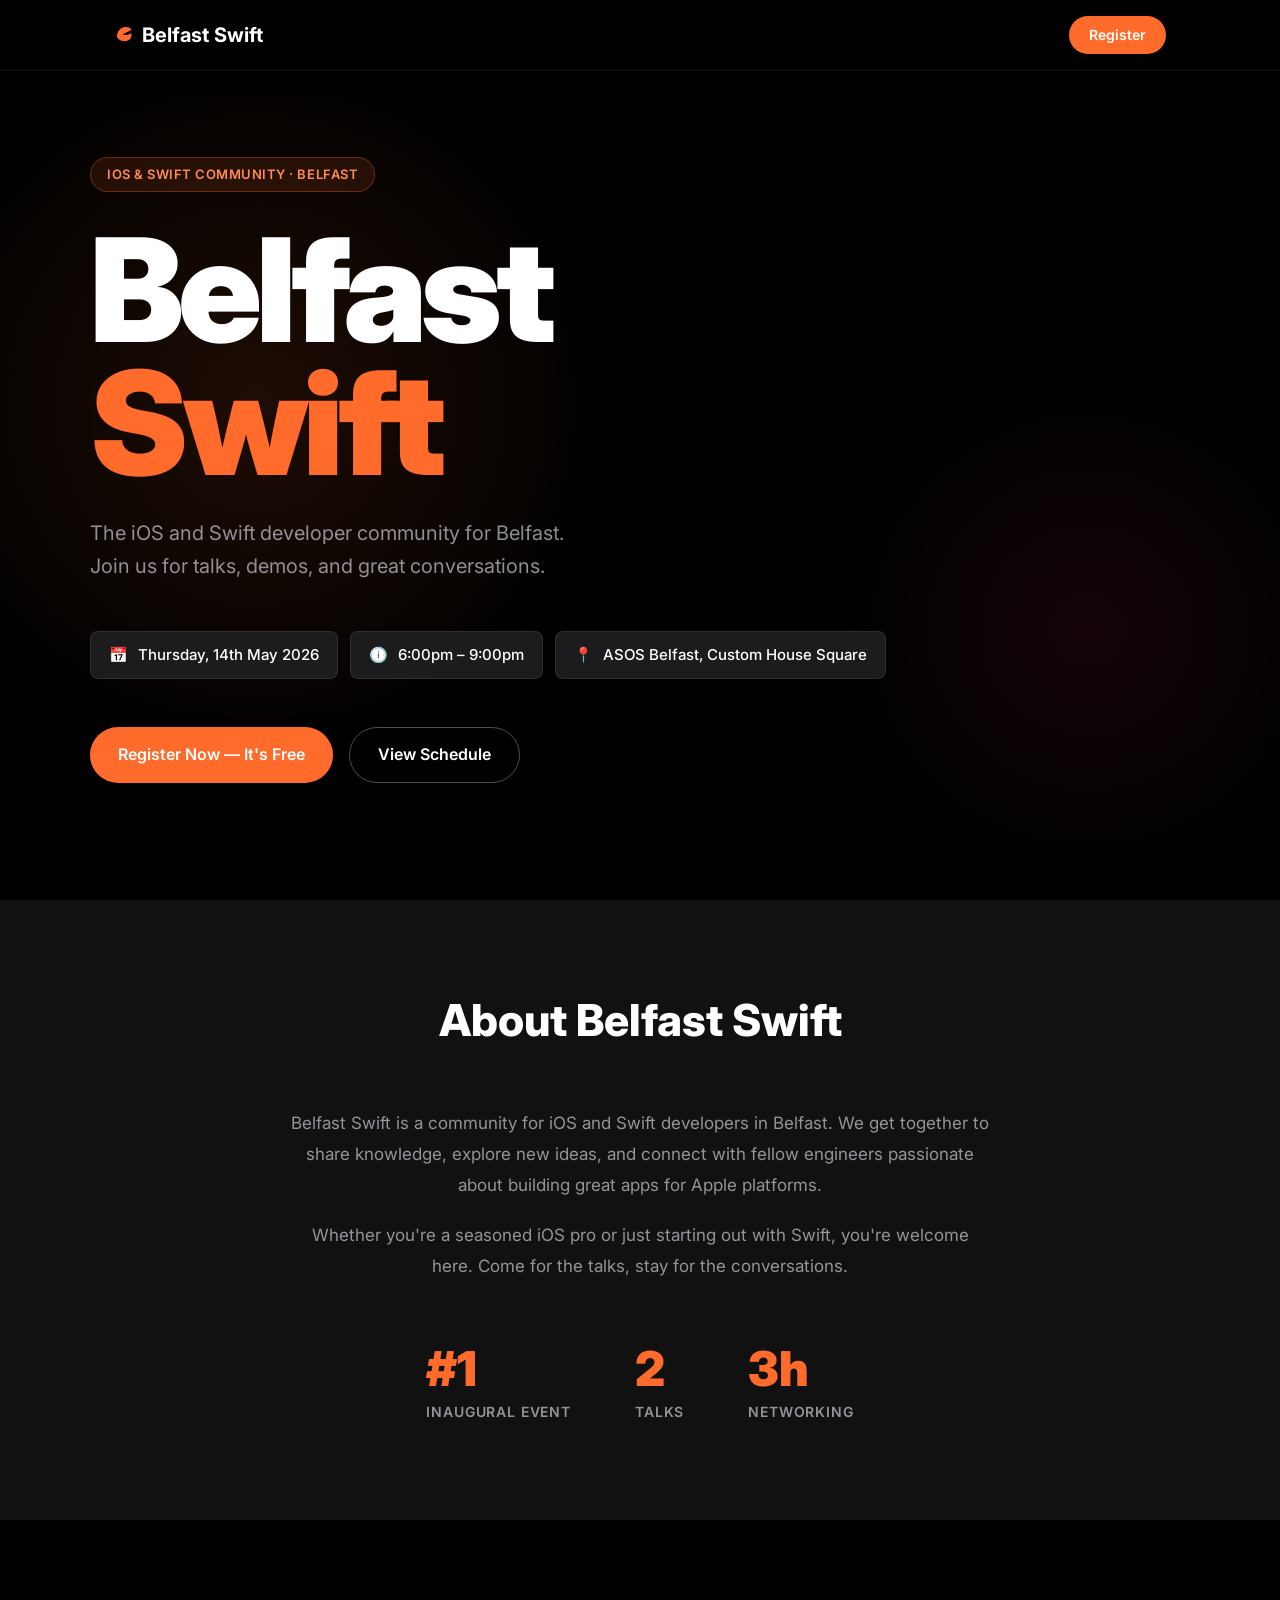
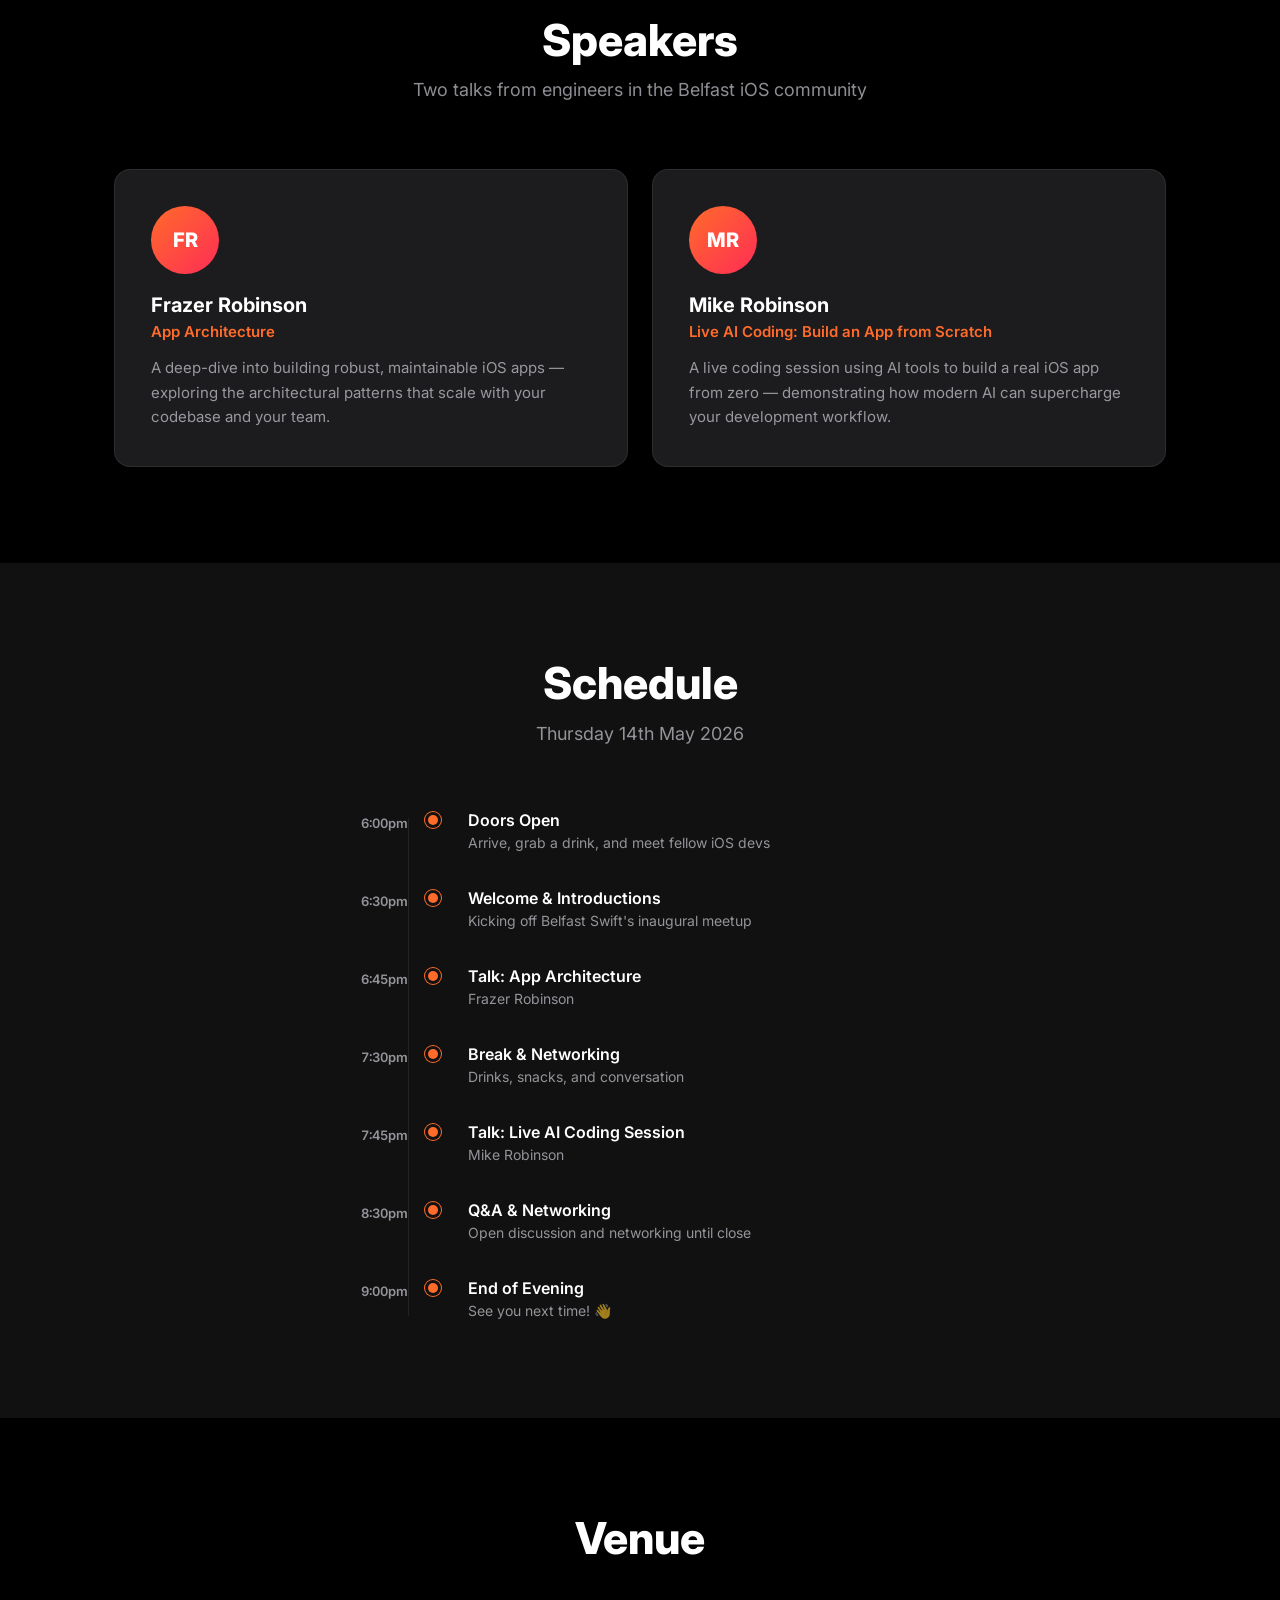
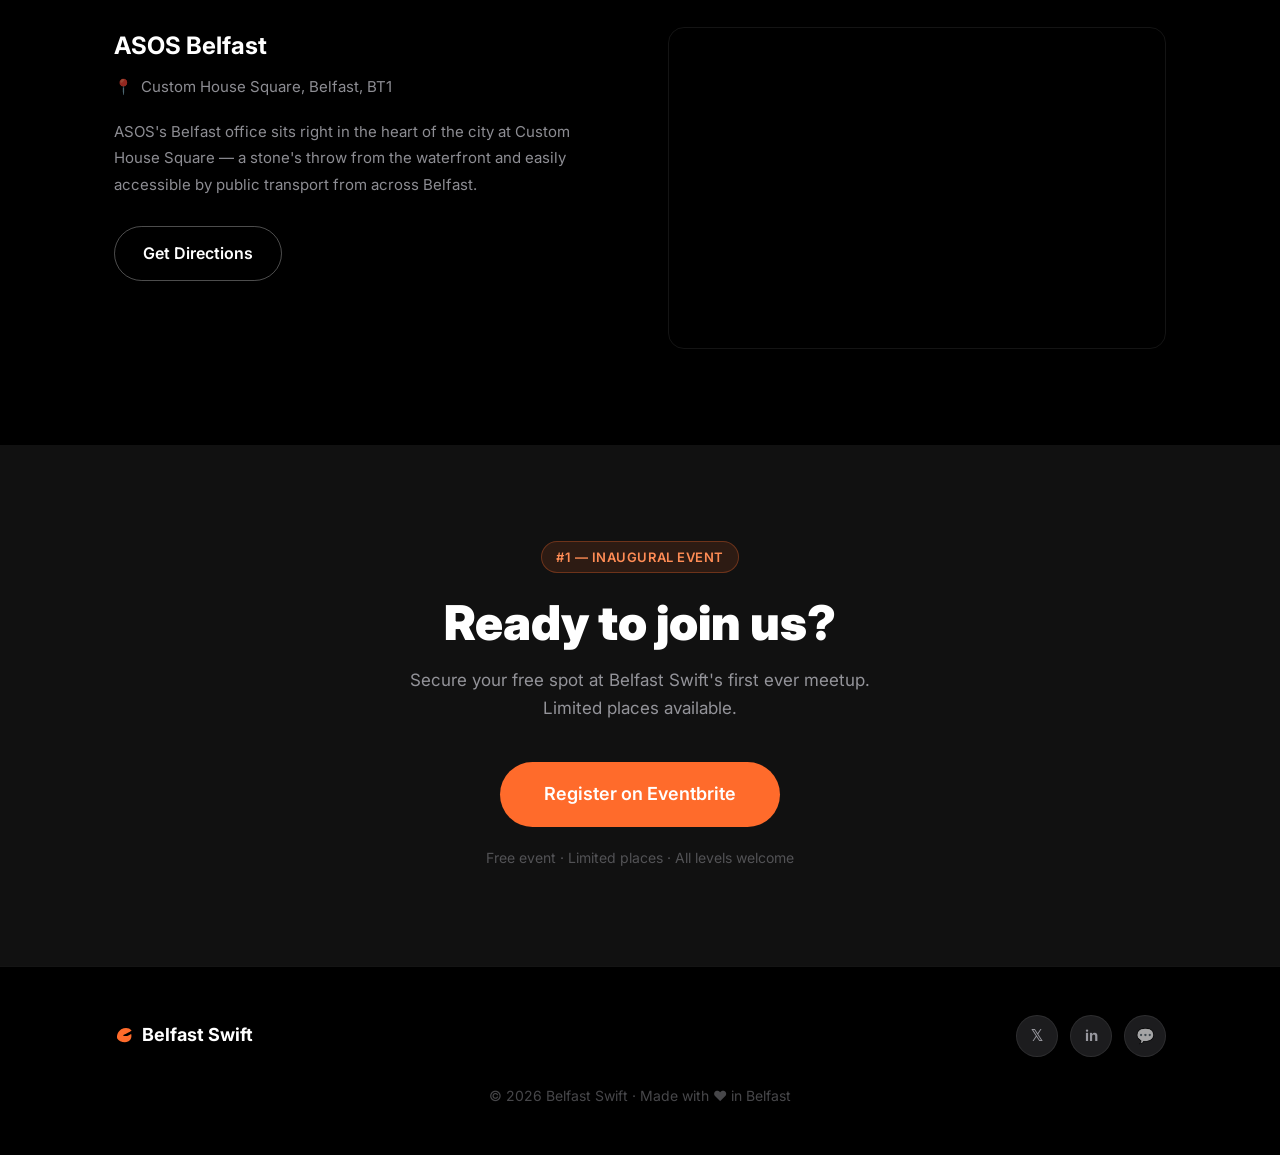
==== website/index.html @ 819803fc "Initial commit" ====
<!DOCTYPE html>
<html lang="en" data-theme="swift">
<head>
    <meta charset="UTF-8">
    <meta name="viewport" content="width=device-width, initial-scale=1.0">
    <title>Belfast Swift — iOS Meetup</title>
    <meta name="description" content="Belfast's iOS & Swift developer community. Join us on 14th May 2026 at ASOS Belfast, Custom House Square.">
    <link rel="preconnect" href="https://fonts.googleapis.com">
    <link rel="preconnect" href="https://fonts.gstatic.com" crossorigin>
    <link href="https://fonts.googleapis.com/css2?family=Inter:wght@400;500;600;700;800;900&display=swap" rel="stylesheet">
    <link rel="stylesheet" href="style.css">
</head>
<body>

    <!-- Navigation -->
    <nav class="nav">
        <div class="nav__container">
            <div class="nav__logo">
                <svg class="swift-icon" viewBox="0 0 100 100" fill="currentColor" aria-hidden="true">
                    <path d="M88,22 C76,8 56,6 36,16 C20,28 12,46 16,62 C24,76 50,86 70,78 C84,72 90,56 86,40 C72,50 56,54 44,46 C64,36 78,30 88,22 Z"/>
                </svg>
                Belfast Swift
            </div>
            <div class="nav__right">
                <a href="#rsvp" class="nav__cta">Register</a>
            </div>
        </div>
    </nav>

    <!-- Hero -->
    <section class="hero">
        <div class="hero__bg"></div>
        <div class="hero__container">
            <div class="hero__badge">iOS &amp; Swift Community · Belfast</div>
            <h1 class="hero__title">
                Belfast<br>
                <span class="hero__title-accent">Swift</span>
            </h1>
            <p class="hero__subtitle">The iOS and Swift developer community for Belfast. Join us for talks, demos, and great conversations.</p>
            <div class="hero__event-details">
                <div class="hero__detail">
                    <span class="hero__detail-icon">📅</span>
                    <span>Thursday, 14th May 2026</span>
                </div>
                <div class="hero__detail">
                    <span class="hero__detail-icon">🕕</span>
                    <span>6:00pm – 9:00pm</span>
                </div>
                <div class="hero__detail">
                    <span class="hero__detail-icon">📍</span>
                    <span>ASOS Belfast, Custom House Square</span>
                </div>
            </div>
            <div class="hero__actions">
                <a href="#rsvp" class="btn btn--primary">Register Now — It's Free</a>
                <a href="#schedule" class="btn btn--secondary">View Schedule</a>
            </div>
        </div>
    </section>

    <!-- About -->
    <section class="about section" id="about">
        <div class="container">
            <div class="section__header">
                <h2 class="section__title">About Belfast Swift</h2>
            </div>
            <div class="about__content">
                <p class="about__text">Belfast Swift is a community for iOS and Swift developers in Belfast. We get together to share knowledge, explore new ideas, and connect with fellow engineers passionate about building great apps for Apple platforms.</p>
                <p class="about__text">Whether you're a seasoned iOS pro or just starting out with Swift, you're welcome here. Come for the talks, stay for the conversations.</p>
            </div>
            <div class="about__stats">
                <div class="stat">
                    <div class="stat__number">#1</div>
                    <div class="stat__label">Inaugural Event</div>
                </div>
                <div class="stat">
                    <div class="stat__number">2</div>
                    <div class="stat__label">Talks</div>
                </div>
                <div class="stat">
                    <div class="stat__number">3h</div>
                    <div class="stat__label">Networking</div>
                </div>
            </div>
        </div>
    </section>

    <!-- Speakers -->
    <section class="speakers section" id="speakers">
        <div class="container">
            <div class="section__header">
                <h2 class="section__title">Speakers</h2>
                <p class="section__subtitle">Two talks from engineers in the Belfast iOS community</p>
            </div>
            <div class="speakers__grid">
                <div class="speaker-card">
                    <div class="speaker-card__avatar">FR</div>
                    <div class="speaker-card__content">
                        <h3 class="speaker-card__name">Frazer Robinson</h3>
                        <p class="speaker-card__talk">App Architecture</p>
                        <p class="speaker-card__bio">A deep-dive into building robust, maintainable iOS apps — exploring the architectural patterns that scale with your codebase and your team.</p>
                    </div>
                </div>
                <div class="speaker-card">
                    <div class="speaker-card__avatar">MR</div>
                    <div class="speaker-card__content">
                        <h3 class="speaker-card__name">Mike Robinson</h3>
                        <p class="speaker-card__talk">Live AI Coding: Build an App from Scratch</p>
                        <p class="speaker-card__bio">A live coding session using AI tools to build a real iOS app from zero — demonstrating how modern AI can supercharge your development workflow.</p>
                    </div>
                </div>
            </div>
        </div>
    </section>

    <!-- Schedule -->
    <section class="schedule section" id="schedule">
        <div class="container">
            <div class="section__header">
                <h2 class="section__title">Schedule</h2>
                <p class="section__subtitle">Thursday 14th May 2026</p>
            </div>
            <div class="timeline">
                <div class="timeline__item">
                    <div class="timeline__time">6:00pm</div>
                    <div class="timeline__dot"></div>
                    <div class="timeline__content">
                        <h3>Doors Open</h3>
                        <p>Arrive, grab a drink, and meet fellow iOS devs</p>
                    </div>
                </div>
                <div class="timeline__item">
                    <div class="timeline__time">6:30pm</div>
                    <div class="timeline__dot"></div>
                    <div class="timeline__content">
                        <h3>Welcome &amp; Introductions</h3>
                        <p>Kicking off Belfast Swift's inaugural meetup</p>
                    </div>
                </div>
                <div class="timeline__item">
                    <div class="timeline__time">6:45pm</div>
                    <div class="timeline__dot"></div>
                    <div class="timeline__content">
                        <h3>Talk: App Architecture</h3>
                        <p>Frazer Robinson</p>
                    </div>
                </div>
                <div class="timeline__item">
                    <div class="timeline__time">7:30pm</div>
                    <div class="timeline__dot"></div>
                    <div class="timeline__content">
                        <h3>Break &amp; Networking</h3>
                        <p>Drinks, snacks, and conversation</p>
                    </div>
                </div>
                <div class="timeline__item">
                    <div class="timeline__time">7:45pm</div>
                    <div class="timeline__dot"></div>
                    <div class="timeline__content">
                        <h3>Talk: Live AI Coding Session</h3>
                        <p>Mike Robinson</p>
                    </div>
                </div>
                <div class="timeline__item">
                    <div class="timeline__time">8:30pm</div>
                    <div class="timeline__dot"></div>
                    <div class="timeline__content">
                        <h3>Q&amp;A &amp; Networking</h3>
                        <p>Open discussion and networking until close</p>
                    </div>
                </div>
                <div class="timeline__item">
                    <div class="timeline__time">9:00pm</div>
                    <div class="timeline__dot"></div>
                    <div class="timeline__content">
                        <h3>End of Evening</h3>
                        <p>See you next time! 👋</p>
                    </div>
                </div>
            </div>
        </div>
    </section>

    <!-- Venue -->
    <section class="venue section" id="venue">
        <div class="container">
            <div class="section__header">
                <h2 class="section__title">Venue</h2>
            </div>
            <div class="venue__content">
                <div class="venue__info">
                    <div class="venue__name">ASOS Belfast</div>
                    <div class="venue__address">
                        <span>📍</span>
                        Custom House Square, Belfast, BT1
                    </div>
                    <p class="venue__description">ASOS's Belfast office sits right in the heart of the city at Custom House Square — a stone's throw from the waterfront and easily accessible by public transport from across Belfast.</p>
                    <a href="https://maps.google.com/?q=Custom+House+Square,+Belfast" target="_blank" rel="noopener noreferrer" class="btn btn--secondary">Get Directions</a>
                </div>
                <div class="venue__map">
                    <iframe
                        src="https://www.google.com/maps?q=Custom+House+Square,+Belfast&output=embed"
                        width="100%"
                        height="320"
                        style="border:0;"
                        allowfullscreen=""
                        loading="lazy"
                        referrerpolicy="no-referrer-when-downgrade"
                        title="ASOS Belfast, Custom House Square">
                    </iframe>
                </div>
            </div>
        </div>
    </section>

    <!-- RSVP -->
    <section class="rsvp section" id="rsvp">
        <div class="container">
            <div class="rsvp__content">
                <div class="rsvp__badge">#1 — Inaugural Event</div>
                <h2 class="rsvp__title">Ready to join us?</h2>
                <p class="rsvp__subtitle">Secure your free spot at Belfast Swift's first ever meetup. Limited places available.</p>
                <a href="#" class="btn btn--primary btn--large">Register on Eventbrite</a>
                <p class="rsvp__note">Free event · Limited places · All levels welcome</p>
            </div>
        </div>
    </section>

    <!-- Footer -->
    <footer class="footer">
        <div class="container">
            <div class="footer__content">
                <div class="footer__logo">
                    <svg class="swift-icon" viewBox="0 0 100 100" fill="currentColor" aria-hidden="true">
                        <path d="M88,22 C76,8 56,6 36,16 C20,28 12,46 16,62 C24,76 50,86 70,78 C84,72 90,56 86,40 C72,50 56,54 44,46 C64,36 78,30 88,22 Z"/>
                    </svg>
                    Belfast Swift
                </div>
                <div class="footer__social">
                    <a href="#" class="footer__social-link" aria-label="X / Twitter" title="X / Twitter">𝕏</a>
                    <a href="#" class="footer__social-link" aria-label="LinkedIn" title="LinkedIn">in</a>
                    <a href="#" class="footer__social-link" aria-label="Slack" title="Slack">💬</a>
                </div>
            </div>
            <div class="footer__bottom">
                <p>© 2026 Belfast Swift · Made with ❤️ in Belfast</p>
            </div>
        </div>
    </footer>

    <script src="script.js"></script>
</body>
</html>
---- website/style.css ----
/* =============================================
   BELFAST SWIFT — THEME DEFINITIONS
   Theme 1: Swift/Apple (dark, orange accent)
   Theme 4: Belfast (dark green, gold accent)
   ============================================= */

:root,
[data-theme="swift"] {
    --bg-primary:       #000000;
    --bg-secondary:     #111111;
    --bg-card:          #1C1C1E;
    --bg-card-hover:    #2C2C2E;

    --text-primary:     #FFFFFF;
    --text-secondary:   rgba(235, 235, 245, 0.6);
    --text-tertiary:    rgba(235, 235, 245, 0.3);

    --accent:           #FF6B2B;
    --accent-alt:       #FF2D55;
    --accent-hover:     #FF8C55;

    --border:           rgba(255, 255, 255, 0.08);
    --border-accent:    rgba(255, 107, 43, 0.35);

    --hero-glow-a:      rgba(255, 107, 43, 0.12);
    --hero-glow-b:      rgba(255, 45, 85, 0.08);

    --btn-primary-bg:   #FF6B2B;
    --btn-primary-fg:   #FFFFFF;
    --btn-outline-fg:   #FFFFFF;
    --btn-outline-bd:   rgba(255, 255, 255, 0.3);

    --badge-bg:         rgba(255, 107, 43, 0.12);
    --badge-fg:         #FF8C55;
    --badge-bd:         rgba(255, 107, 43, 0.3);

    --timeline-dot:     #FF6B2B;
    --stat-fg:          #FF6B2B;

    --nav-bg:           rgba(0, 0, 0, 0.75);
    --card-shadow:      0 12px 40px rgba(0, 0, 0, 0.5);

    --radius:    16px;
    --radius-sm:  8px;
    --radius-xs:  6px;
}

[data-theme="belfast"] {
    --bg-primary:       #0C1A0C;
    --bg-secondary:     #142114;
    --bg-card:          #1C3020;
    --bg-card-hover:    #264228;

    --text-primary:     #FFFFFF;
    --text-secondary:   rgba(255, 255, 255, 0.62);
    --text-tertiary:    rgba(255, 255, 255, 0.28);

    --accent:           #D4AF37;
    --accent-alt:       #007A33;
    --accent-hover:     #EFD060;

    --border:           rgba(212, 175, 55, 0.12);
    --border-accent:    rgba(212, 175, 55, 0.4);

    --hero-glow-a:      rgba(0, 122, 51, 0.18);
    --hero-glow-b:      rgba(212, 175, 55, 0.12);

    --btn-primary-bg:   #D4AF37;
    --btn-primary-fg:   #0C1A0C;
    --btn-outline-fg:   #D4AF37;
    --btn-outline-bd:   rgba(212, 175, 55, 0.4);

    --badge-bg:         rgba(0, 122, 51, 0.18);
    --badge-fg:         #7FD09F;
    --badge-bd:         rgba(0, 122, 51, 0.4);

    --timeline-dot:     #D4AF37;
    --stat-fg:          #D4AF37;

    --nav-bg:           rgba(12, 26, 12, 0.8);
    --card-shadow:      0 12px 40px rgba(0, 0, 0, 0.55);

    --radius:    16px;
    --radius-sm:  8px;
    --radius-xs:  6px;
}

/* =============================================
   RESET & BASE
   ============================================= */

*, *::before, *::after {
    box-sizing: border-box;
    margin: 0;
    padding: 0;
}

html {
    scroll-behavior: smooth;
}

body {
    font-family: -apple-system, BlinkMacSystemFont, 'Inter', 'Segoe UI', system-ui, sans-serif;
    background-color: var(--bg-primary);
    color: var(--text-primary);
    line-height: 1.6;
    overflow-x: hidden;
    transition: background-color 0.4s ease, color 0.4s ease;
}

a {
    text-decoration: none;
    color: inherit;
}

h1, h2, h3 {
    line-height: 1.1;
}

/* =============================================
   LAYOUT
   ============================================= */

.container {
    max-width: 1100px;
    margin: 0 auto;
    padding: 0 24px;
}

.section {
    padding: 96px 0;
}

.section__header {
    text-align: center;
    margin-bottom: 64px;
}

.section__title {
    font-size: clamp(2rem, 4vw, 2.75rem);
    font-weight: 800;
    color: var(--text-primary);
    margin-bottom: 12px;
}

.section__subtitle {
    font-size: 1.125rem;
    color: var(--text-secondary);
}

/* =============================================
   BUTTONS
   ============================================= */

.btn {
    display: inline-flex;
    align-items: center;
    justify-content: center;
    padding: 14px 28px;
    border-radius: 100px;
    font-size: 1rem;
    font-weight: 600;
    cursor: pointer;
    transition: opacity 0.2s ease, transform 0.2s ease, background 0.4s ease, color 0.4s ease, border-color 0.4s ease;
    border: none;
    white-space: nowrap;
}

.btn--primary {
    background: var(--btn-primary-bg);
    color: var(--btn-primary-fg);
}

.btn--primary:hover {
    opacity: 0.88;
    transform: translateY(-2px);
}

.btn--secondary {
    background: transparent;
    color: var(--btn-outline-fg);
    border: 1.5px solid var(--btn-outline-bd);
}

.btn--secondary:hover {
    background: var(--border);
    transform: translateY(-2px);
}

.btn--large {
    padding: 18px 44px;
    font-size: 1.125rem;
}

/* =============================================
   NAVIGATION
   ============================================= */

.nav {
    position: fixed;
    top: 0;
    left: 0;
    right: 0;
    z-index: 100;
    background: var(--nav-bg);
    backdrop-filter: blur(24px);
    -webkit-backdrop-filter: blur(24px);
    border-bottom: 1px solid var(--border);
    transition: background-color 0.4s ease, border-color 0.4s ease;
}

.nav__container {
    max-width: 1100px;
    margin: 0 auto;
    padding: 16px 24px;
    display: flex;
    align-items: center;
    justify-content: space-between;
}

.nav__logo {
    font-size: 1.25rem;
    font-weight: 700;
    display: flex;
    align-items: center;
    gap: 8px;
    color: var(--text-primary);
}

.nav__logo-icon {
    font-size: 1.1rem;
}

.swift-icon {
    width: 20px;
    height: 20px;
    color: var(--accent);
    flex-shrink: 0;
}

.nav__right {
    display: flex;
    align-items: center;
    gap: 12px;
}

.nav__cta {
    display: none;
    padding: 8px 20px;
    background: var(--btn-primary-bg);
    color: var(--btn-primary-fg);
    border-radius: 100px;
    font-size: 0.875rem;
    font-weight: 600;
    transition: opacity 0.2s ease, background 0.4s ease, color 0.4s ease;
}

.nav__cta:hover {
    opacity: 0.88;
}



/* =============================================
   HERO
   ============================================= */

.hero {
    position: relative;
    min-height: 100vh;
    display: flex;
    align-items: center;
    padding: 120px 24px 80px;
    overflow: hidden;
}

.hero__bg {
    position: absolute;
    inset: 0;
    pointer-events: none;
    transition: background 0.4s ease;
}

.hero__bg::before {
    content: '';
    position: absolute;
    top: 10%;
    left: -15%;
    width: 70%;
    height: 70%;
    background: radial-gradient(circle, var(--hero-glow-a) 0%, transparent 65%);
    border-radius: 50%;
    transition: background 0.4s ease;
}

.hero__bg::after {
    content: '';
    position: absolute;
    bottom: 5%;
    right: -10%;
    width: 50%;
    height: 50%;
    background: radial-gradient(circle, var(--hero-glow-b) 0%, transparent 65%);
    border-radius: 50%;
    transition: background 0.4s ease;
}

.hero__container {
    position: relative;
    z-index: 1;
    max-width: 1100px;
    margin: 0 auto;
    width: 100%;
}

.hero__badge {
    display: inline-flex;
    align-items: center;
    background: var(--badge-bg);
    color: var(--badge-fg);
    border: 1px solid var(--badge-bd);
    padding: 6px 16px;
    border-radius: 100px;
    font-size: 0.8125rem;
    font-weight: 600;
    letter-spacing: 0.04em;
    text-transform: uppercase;
    margin-bottom: 32px;
    transition: background 0.4s ease, color 0.4s ease, border-color 0.4s ease;
}

.hero__title {
    font-size: clamp(4.5rem, 12vw, 9rem);
    font-weight: 900;
    letter-spacing: -0.04em;
    line-height: 0.92;
    margin-bottom: 28px;
    color: var(--text-primary);
}

.hero__title-accent {
    color: var(--accent);
    transition: color 0.4s ease;
}

.hero__subtitle {
    font-size: clamp(1.0625rem, 2vw, 1.25rem);
    color: var(--text-secondary);
    max-width: 500px;
    margin-bottom: 48px;
    line-height: 1.65;
}

.hero__event-details {
    display: flex;
    flex-wrap: wrap;
    gap: 12px;
    margin-bottom: 48px;
}

.hero__detail {
    display: flex;
    align-items: center;
    gap: 10px;
    background: var(--bg-card);
    border: 1px solid var(--border);
    padding: 11px 18px;
    border-radius: var(--radius-sm);
    font-size: 0.9375rem;
    font-weight: 500;
    transition: background 0.4s ease, border-color 0.4s ease;
}

.hero__actions {
    display: flex;
    flex-wrap: wrap;
    gap: 16px;
}

/* =============================================
   ABOUT
   ============================================= */

.about {
    background: var(--bg-secondary);
    transition: background-color 0.4s ease;
}

.about__content {
    max-width: 700px;
    margin: 0 auto 64px;
    text-align: center;
}

.about__text {
    font-size: 1.0625rem;
    color: var(--text-secondary);
    margin-bottom: 20px;
    line-height: 1.8;
}

.about__stats {
    display: flex;
    justify-content: center;
    gap: 64px;
    flex-wrap: wrap;
}

.stat__number {
    font-size: 3rem;
    font-weight: 900;
    color: var(--stat-fg);
    line-height: 1;
    margin-bottom: 8px;
    transition: color 0.4s ease;
}

.stat__label {
    font-size: 0.875rem;
    color: var(--text-secondary);
    font-weight: 600;
    text-transform: uppercase;
    letter-spacing: 0.06em;
}

/* =============================================
   SPEAKERS
   ============================================= */

.speakers {
    background: var(--bg-primary);
    transition: background-color 0.4s ease;
}

.speakers__grid {
    display: grid;
    grid-template-columns: repeat(auto-fit, minmax(320px, 1fr));
    gap: 24px;
}

.speaker-card {
    background: var(--bg-card);
    border: 1px solid var(--border);
    border-radius: var(--radius);
    padding: 36px;
    display: flex;
    flex-direction: column;
    gap: 20px;
    transition: transform 0.25s ease, box-shadow 0.25s ease, border-color 0.25s ease, background-color 0.4s ease;
}

.speaker-card:hover {
    border-color: var(--border-accent);
    transform: translateY(-5px);
    box-shadow: var(--card-shadow);
}

.speaker-card__avatar {
    width: 68px;
    height: 68px;
    border-radius: 50%;
    background: linear-gradient(135deg, var(--accent), var(--accent-alt));
    display: flex;
    align-items: center;
    justify-content: center;
    font-size: 1.25rem;
    font-weight: 800;
    color: white;
    flex-shrink: 0;
    transition: background 0.4s ease;
}

.speaker-card__name {
    font-size: 1.25rem;
    font-weight: 700;
    margin-bottom: 4px;
}

.speaker-card__talk {
    color: var(--accent);
    font-weight: 600;
    font-size: 0.9375rem;
    margin-bottom: 12px;
    transition: color 0.4s ease;
}

.speaker-card__bio {
    color: var(--text-secondary);
    font-size: 0.9375rem;
    line-height: 1.65;
}

/* =============================================
   SCHEDULE
   ============================================= */

.schedule {
    background: var(--bg-secondary);
    transition: background-color 0.4s ease;
}

.timeline {
    max-width: 640px;
    margin: 0 auto;
    position: relative;
}

.timeline::before {
    content: '';
    position: absolute;
    left: 88px;
    top: 6px;
    bottom: 6px;
    width: 1px;
    background: var(--border);
    transition: background 0.4s ease;
}

.timeline__item {
    display: grid;
    grid-template-columns: 88px 20px 1fr;
    column-gap: 20px;
    padding-bottom: 36px;
    align-items: start;
}

.timeline__item:last-child {
    padding-bottom: 0;
}

.timeline__time {
    text-align: right;
    color: var(--text-secondary);
    font-size: 0.8125rem;
    font-weight: 600;
    padding-top: 2px;
    font-variant-numeric: tabular-nums;
    line-height: 1.4;
}

.timeline__dot {
    width: 10px;
    height: 10px;
    border-radius: 50%;
    background: var(--timeline-dot);
    margin-top: 3px;
    position: relative;
    z-index: 1;
    flex-shrink: 0;
    box-shadow: 0 0 0 3px var(--bg-secondary), 0 0 0 4px var(--timeline-dot);
    transition: background 0.4s ease, box-shadow 0.4s ease;
}

.timeline__content h3 {
    font-size: 1rem;
    font-weight: 600;
    margin-bottom: 2px;
}

.timeline__content p {
    font-size: 0.875rem;
    color: var(--text-secondary);
}

/* =============================================
   VENUE
   ============================================= */

.venue {
    background: var(--bg-primary);
    transition: background-color 0.4s ease;
}

.venue__content {
    display: grid;
    grid-template-columns: 1fr 1fr;
    gap: 56px;
    align-items: start;
}

.venue__name {
    font-size: 1.5rem;
    font-weight: 700;
    margin-bottom: 10px;
}

.venue__address {
    display: flex;
    align-items: center;
    gap: 8px;
    color: var(--text-secondary);
    margin-bottom: 20px;
    font-size: 0.9375rem;
}

.venue__description {
    color: var(--text-secondary);
    line-height: 1.75;
    margin-bottom: 28px;
    font-size: 0.9375rem;
}

.venue__map {
    border-radius: var(--radius);
    overflow: hidden;
    border: 1px solid var(--border);
    transition: border-color 0.4s ease;
}

.venue__map iframe {
    display: block;
    filter: grayscale(20%) brightness(0.85);
    transition: filter 0.3s ease;
}

.venue__map:hover iframe {
    filter: grayscale(0%) brightness(1);
}

/* =============================================
   RSVP
   ============================================= */

.rsvp {
    background: var(--bg-secondary);
    text-align: center;
    transition: background-color 0.4s ease;
}

.rsvp__content {
    max-width: 520px;
    margin: 0 auto;
}

.rsvp__badge {
    display: inline-block;
    background: var(--badge-bg);
    color: var(--badge-fg);
    border: 1px solid var(--badge-bd);
    padding: 5px 14px;
    border-radius: 100px;
    font-size: 0.8125rem;
    font-weight: 600;
    text-transform: uppercase;
    letter-spacing: 0.04em;
    margin-bottom: 24px;
    transition: background 0.4s ease, color 0.4s ease, border-color 0.4s ease;
}

.rsvp__title {
    font-size: clamp(2rem, 5vw, 3rem);
    font-weight: 900;
    margin-bottom: 16px;
}

.rsvp__subtitle {
    font-size: 1.0625rem;
    color: var(--text-secondary);
    margin-bottom: 40px;
    line-height: 1.65;
}

.rsvp__note {
    margin-top: 20px;
    color: var(--text-tertiary);
    font-size: 0.875rem;
}

/* =============================================
   FOOTER
   ============================================= */

.footer {
    background: var(--bg-primary);
    border-top: 1px solid var(--border);
    padding: 48px 0;
    transition: background-color 0.4s ease, border-color 0.4s ease;
}

.footer__content {
    display: flex;
    align-items: center;
    justify-content: space-between;
    margin-bottom: 28px;
    flex-wrap: wrap;
    gap: 20px;
}

.footer__logo {
    font-size: 1.125rem;
    font-weight: 700;
    display: flex;
    align-items: center;
    gap: 8px;
}

.footer__social {
    display: flex;
    gap: 12px;
}

.footer__social-link {
    display: flex;
    align-items: center;
    justify-content: center;
    width: 42px;
    height: 42px;
    background: var(--bg-card);
    border: 1px solid var(--border);
    border-radius: 50%;
    color: var(--text-secondary);
    font-size: 0.9375rem;
    font-weight: 700;
    transition: border-color 0.2s ease, color 0.2s ease, background-color 0.4s ease;
}

.footer__social-link:hover {
    border-color: var(--accent);
    color: var(--accent);
}

.footer__bottom {
    text-align: center;
    color: var(--text-tertiary);
    font-size: 0.875rem;
}

/* =============================================
   RESPONSIVE
   ============================================= */

@media (min-width: 768px) {
    .nav__cta {
        display: inline-flex;
    }
}

@media (max-width: 900px) {
    .venue__content {
        grid-template-columns: 1fr;
    }
}

@media (max-width: 768px) {
    .section {
        padding: 64px 0;
    }

    .hero {
        min-height: auto;
        padding: 100px 24px 64px;
    }

    .about__stats {
        gap: 40px;
    }

    .theme-toggle .theme-toggle__text {
        display: none;
    }
}

@media (max-width: 480px) {
    .hero__event-details {
        flex-direction: column;
    }

    .hero__actions {
        flex-direction: column;
    }

    .speakers__grid {
        grid-template-columns: 1fr;
    }

    .timeline::before {
        display: none;
    }

    .timeline__item {
        grid-template-columns: auto 1fr;
        column-gap: 12px;
    }

    .timeline__dot {
        display: none;
    }

    .timeline__time {
        text-align: left;
        color: var(--accent);
        transition: color 0.4s ease;
    }
}
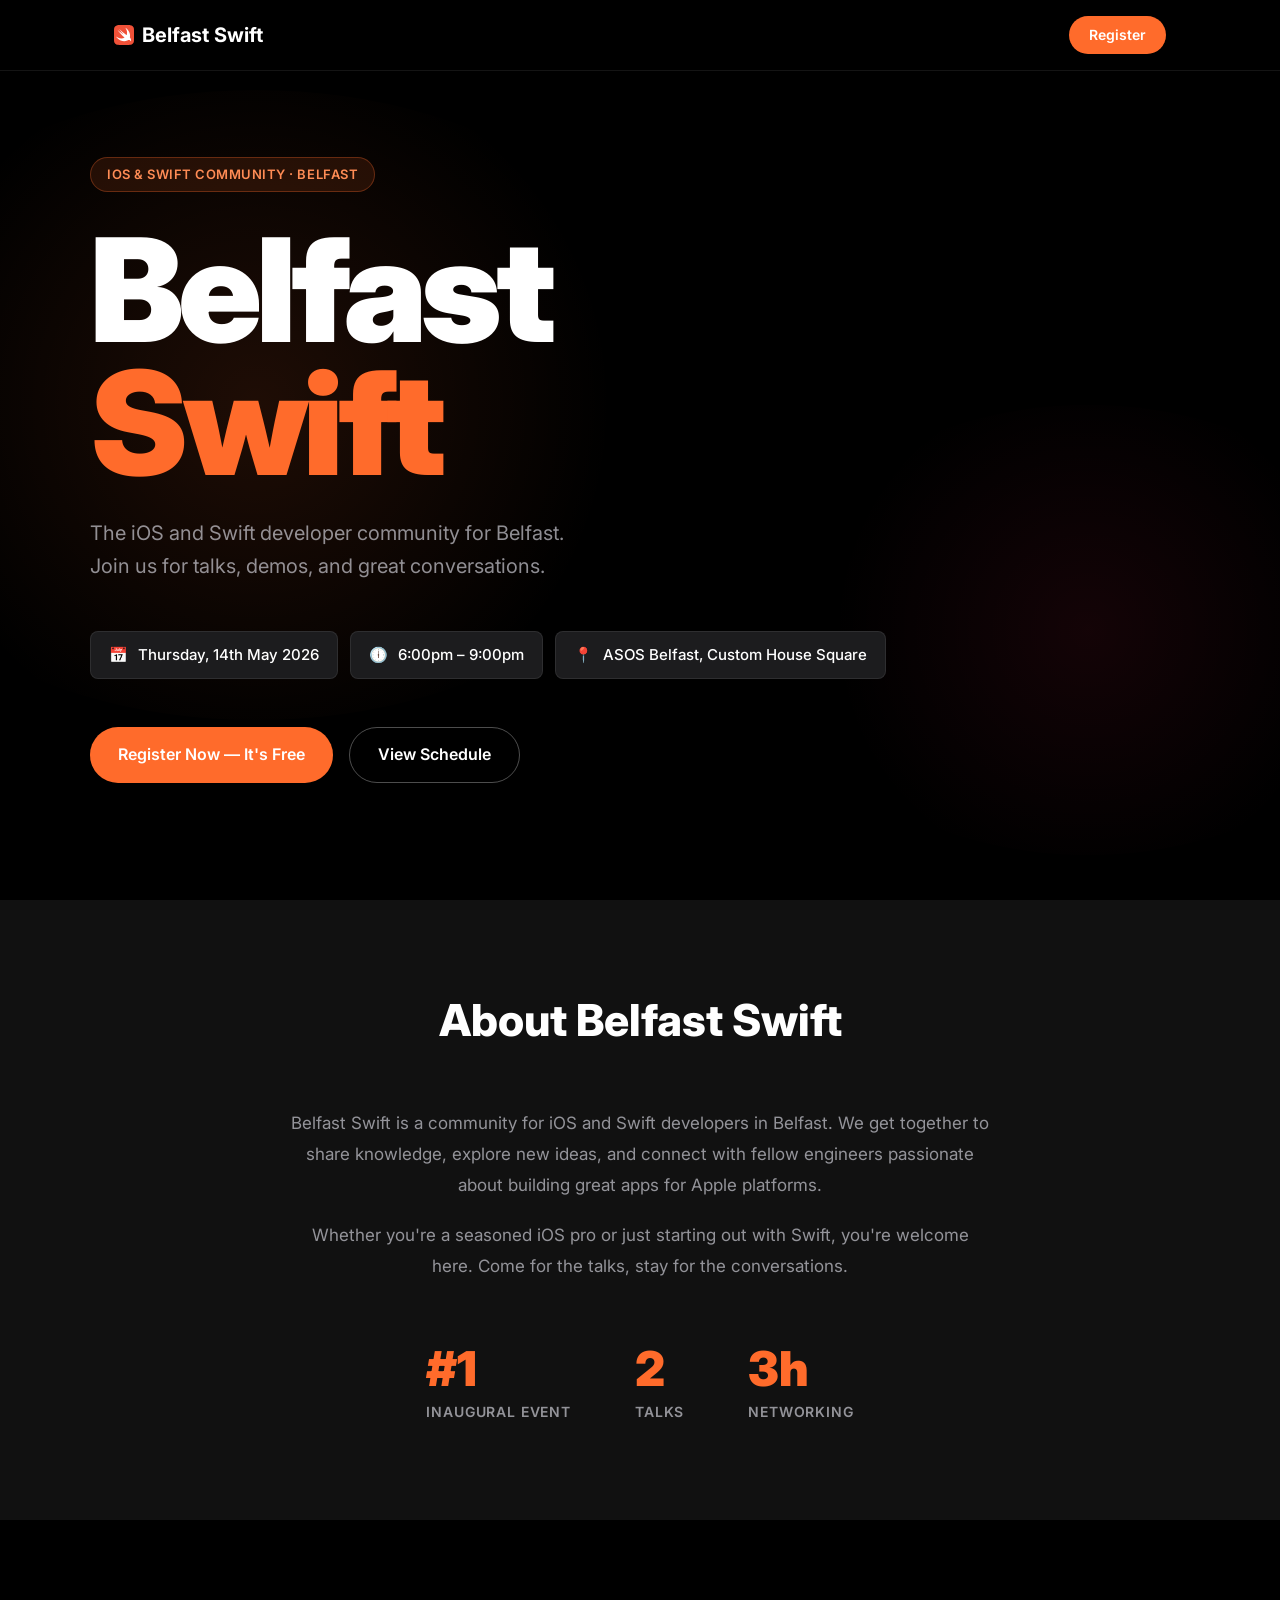
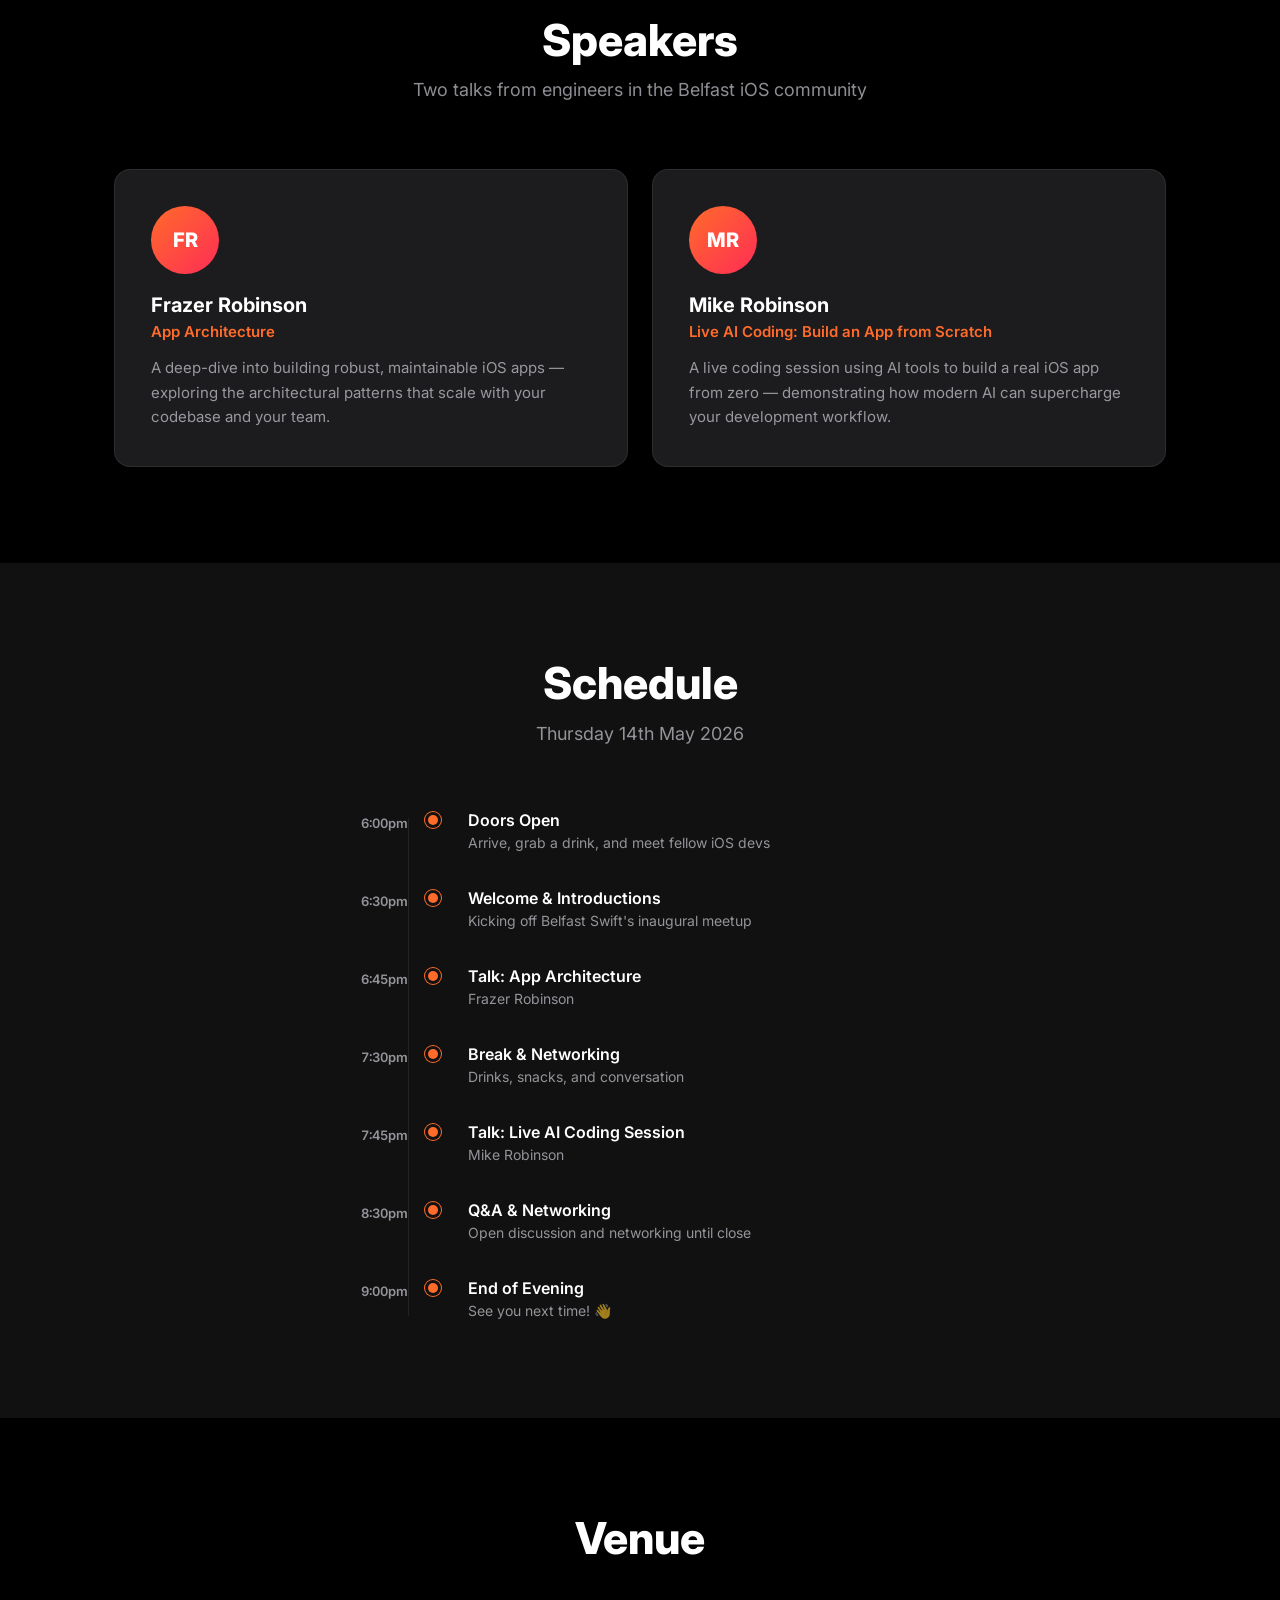
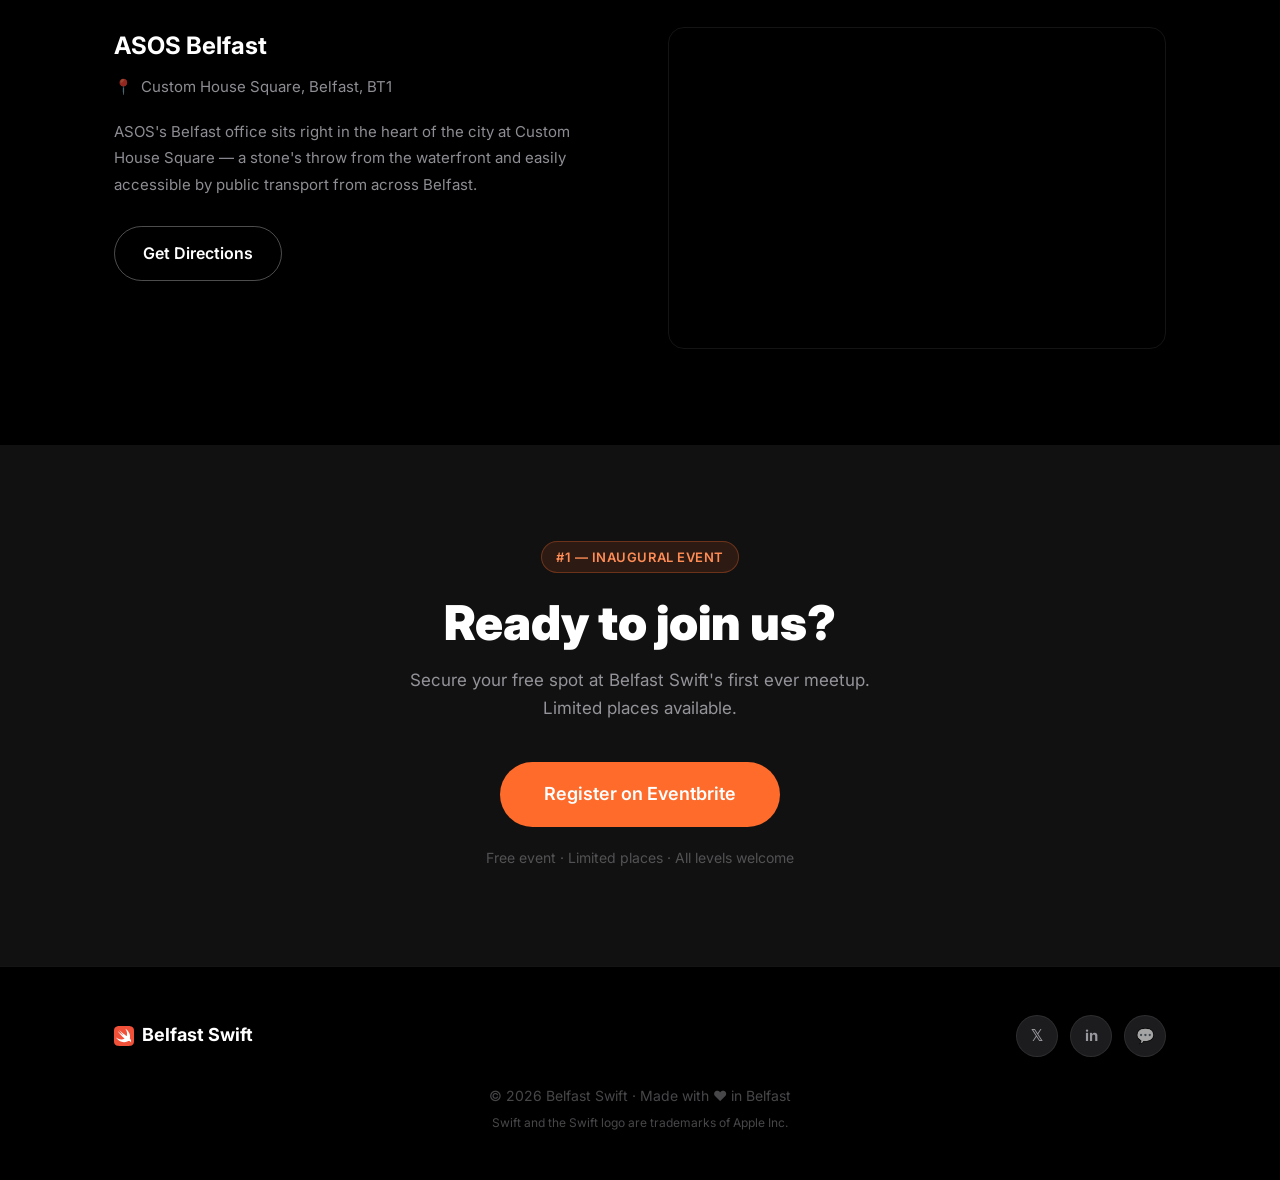
==== commit 30d08658: "Add Belfast Swift meetup website - Single-page promo site for Belfast Swift #1 (14th May 2026) - Swi" ====
--- a/website/index.html
+++ b/website/index.html
@@ -16,8 +16,9 @@
     <nav class="nav">
         <div class="nav__container">
             <div class="nav__logo">
-                <svg class="swift-icon" viewBox="0 0 100 100" fill="currentColor" aria-hidden="true">
-                    <path d="M88,22 C76,8 56,6 36,16 C20,28 12,46 16,62 C24,76 50,86 70,78 C84,72 90,56 86,40 C72,50 56,54 44,46 C64,36 78,30 88,22 Z"/>
+                <svg class="swift-icon" viewBox="0 0 59.391 59.391" aria-hidden="true">
+                    <path fill="#F05138" d="M59.387 16.45a82.463 82.463 0 0 0-.027-1.792c-.035-1.301-.112-2.614-.343-3.9-.234-1.307-.618-2.523-1.222-3.71a12.464 12.464 0 0 0-5.453-5.452C51.156.992 49.941.609 48.635.374c-1.288-.232-2.6-.308-3.902-.343a85.714 85.714 0 0 0-1.792-.027C42.23 0 41.52 0 40.813 0H18.578c-.71 0-1.419 0-2.128.004-.597.004-1.195.01-1.792.027-.325.009-.651.02-.978.036-.978.047-1.959.133-2.924.307-.98.176-1.908.436-2.811.81A12.503 12.503 0 0 0 3.89 3.89a12.46 12.46 0 0 0-2.294 3.158C.992 8.235.61 9.45.374 10.758c-.231 1.286-.308 2.599-.343 3.9a85.767 85.767 0 0 0-.027 1.792C-.001 17.16 0 17.869 0 18.578v22.235c0 .71 0 1.418.004 2.128.004.597.01 1.194.027 1.791.035 1.302.112 2.615.343 3.901.235 1.307.618 2.523 1.222 3.71a12.457 12.457 0 0 0 5.453 5.453c1.186.603 2.401.986 3.707 1.22 1.287.232 2.6.31 3.902.344.597.016 1.195.023 1.793.027.709.005 1.417.004 2.127.004h22.235c.709 0 1.418 0 2.128-.004.597-.004 1.194-.011 1.792-.027 1.302-.035 2.614-.112 3.902-.343 1.306-.235 2.521-.618 3.707-1.222a12.461 12.461 0 0 0 5.453-5.452c.604-1.187.987-2.403 1.222-3.71.231-1.286.308-2.6.343-3.9.016-.598.023-1.194.027-1.792.004-.71.004-1.419.004-2.129V18.578c0-.71 0-1.419-.004-2.128z"/>
+                    <path fill="#FFF" d="m47.06 36.66-.004-.004c.066-.224.134-.446.191-.675 2.465-9.821-3.55-21.432-13.731-27.546 4.461 6.048 6.434 13.374 4.681 19.78-.156.571-.344 1.12-.552 1.653-.225-.148-.51-.316-.89-.527 0 0-10.127-6.252-21.103-17.312-.288-.29 5.852 8.777 12.822 16.14-3.284-1.843-12.434-8.5-18.227-13.802.712 1.187 1.558 2.33 2.489 3.43C17.573 23.932 23.882 31.5 31.44 37.314c-5.31 3.25-12.814 3.502-20.285.003a30.646 30.646 0 0 1-5.193-3.098c3.162 5.058 8.033 9.423 13.96 11.97 7.07 3.039 14.1 2.833 19.336.05l-.004.007c.024-.016.055-.032.08-.047.214-.116.428-.234.636-.358 2.516-1.306 7.485-2.63 10.152 2.559.654 1.27 2.041-5.46-3.061-11.74z"/>
                 </svg>
                 Belfast Swift
             </div>
@@ -231,8 +232,9 @@
         <div class="container">
             <div class="footer__content">
                 <div class="footer__logo">
-                    <svg class="swift-icon" viewBox="0 0 100 100" fill="currentColor" aria-hidden="true">
-                        <path d="M88,22 C76,8 56,6 36,16 C20,28 12,46 16,62 C24,76 50,86 70,78 C84,72 90,56 86,40 C72,50 56,54 44,46 C64,36 78,30 88,22 Z"/>
+                    <svg class="swift-icon" viewBox="0 0 59.391 59.391" aria-hidden="true">
+                        <path fill="#F05138" d="M59.387 16.45a82.463 82.463 0 0 0-.027-1.792c-.035-1.301-.112-2.614-.343-3.9-.234-1.307-.618-2.523-1.222-3.71a12.464 12.464 0 0 0-5.453-5.452C51.156.992 49.941.609 48.635.374c-1.288-.232-2.6-.308-3.902-.343a85.714 85.714 0 0 0-1.792-.027C42.23 0 41.52 0 40.813 0H18.578c-.71 0-1.419 0-2.128.004-.597.004-1.195.01-1.792.027-.325.009-.651.02-.978.036-.978.047-1.959.133-2.924.307-.98.176-1.908.436-2.811.81A12.503 12.503 0 0 0 3.89 3.89a12.46 12.46 0 0 0-2.294 3.158C.992 8.235.61 9.45.374 10.758c-.231 1.286-.308 2.599-.343 3.9a85.767 85.767 0 0 0-.027 1.792C-.001 17.16 0 17.869 0 18.578v22.235c0 .71 0 1.418.004 2.128.004.597.01 1.194.027 1.791.035 1.302.112 2.615.343 3.901.235 1.307.618 2.523 1.222 3.71a12.457 12.457 0 0 0 5.453 5.453c1.186.603 2.401.986 3.707 1.22 1.287.232 2.6.31 3.902.344.597.016 1.195.023 1.793.027.709.005 1.417.004 2.127.004h22.235c.709 0 1.418 0 2.128-.004.597-.004 1.194-.011 1.792-.027 1.302-.035 2.614-.112 3.902-.343 1.306-.235 2.521-.618 3.707-1.222a12.461 12.461 0 0 0 5.453-5.452c.604-1.187.987-2.403 1.222-3.71.231-1.286.308-2.6.343-3.9.016-.598.023-1.194.027-1.792.004-.71.004-1.419.004-2.129V18.578c0-.71 0-1.419-.004-2.128z"/>
+                        <path fill="#FFF" d="m47.06 36.66-.004-.004c.066-.224.134-.446.191-.675 2.465-9.821-3.55-21.432-13.731-27.546 4.461 6.048 6.434 13.374 4.681 19.78-.156.571-.344 1.12-.552 1.653-.225-.148-.51-.316-.89-.527 0 0-10.127-6.252-21.103-17.312-.288-.29 5.852 8.777 12.822 16.14-3.284-1.843-12.434-8.5-18.227-13.802.712 1.187 1.558 2.33 2.489 3.43C17.573 23.932 23.882 31.5 31.44 37.314c-5.31 3.25-12.814 3.502-20.285.003a30.646 30.646 0 0 1-5.193-3.098c3.162 5.058 8.033 9.423 13.96 11.97 7.07 3.039 14.1 2.833 19.336.05l-.004.007c.024-.016.055-.032.08-.047.214-.116.428-.234.636-.358 2.516-1.306 7.485-2.63 10.152 2.559.654 1.27 2.041-5.46-3.061-11.74z"/>
                     </svg>
                     Belfast Swift
                 </div>
@@ -244,6 +246,7 @@
             </div>
             <div class="footer__bottom">
                 <p>© 2026 Belfast Swift · Made with ❤️ in Belfast</p>
+                <p class="footer__trademark">Swift and the Swift logo are trademarks of Apple Inc.</p>
             </div>
         </div>
     </footer>
--- a/website/style.css
+++ b/website/style.css
@@ -234,7 +234,6 @@
 .swift-icon {
     width: 20px;
     height: 20px;
-    color: var(--accent);
     flex-shrink: 0;
 }
 
@@ -725,6 +724,11 @@
     font-size: 0.875rem;
 }
 
+.footer__trademark {
+    margin-top: 6px;
+    font-size: 0.75rem;
+}
+
 /* =============================================
    RESPONSIVE
    ============================================= */
